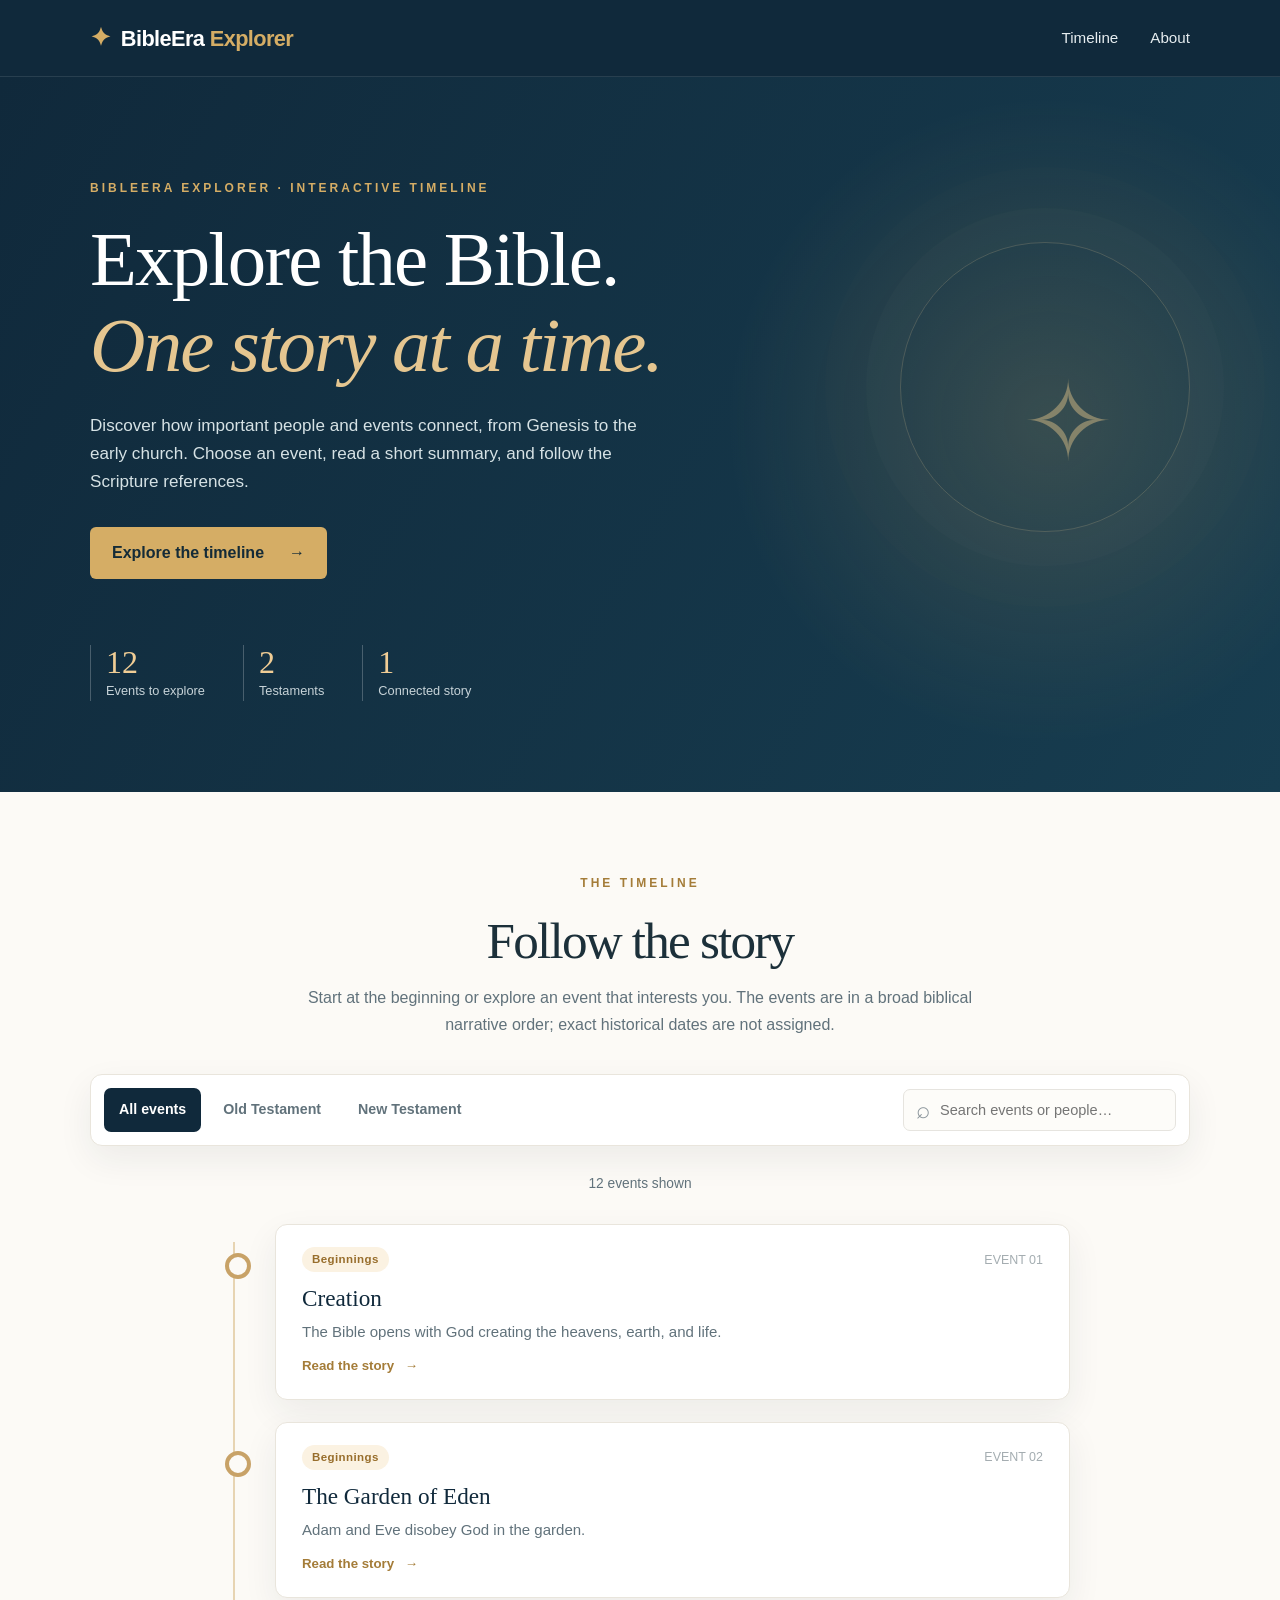
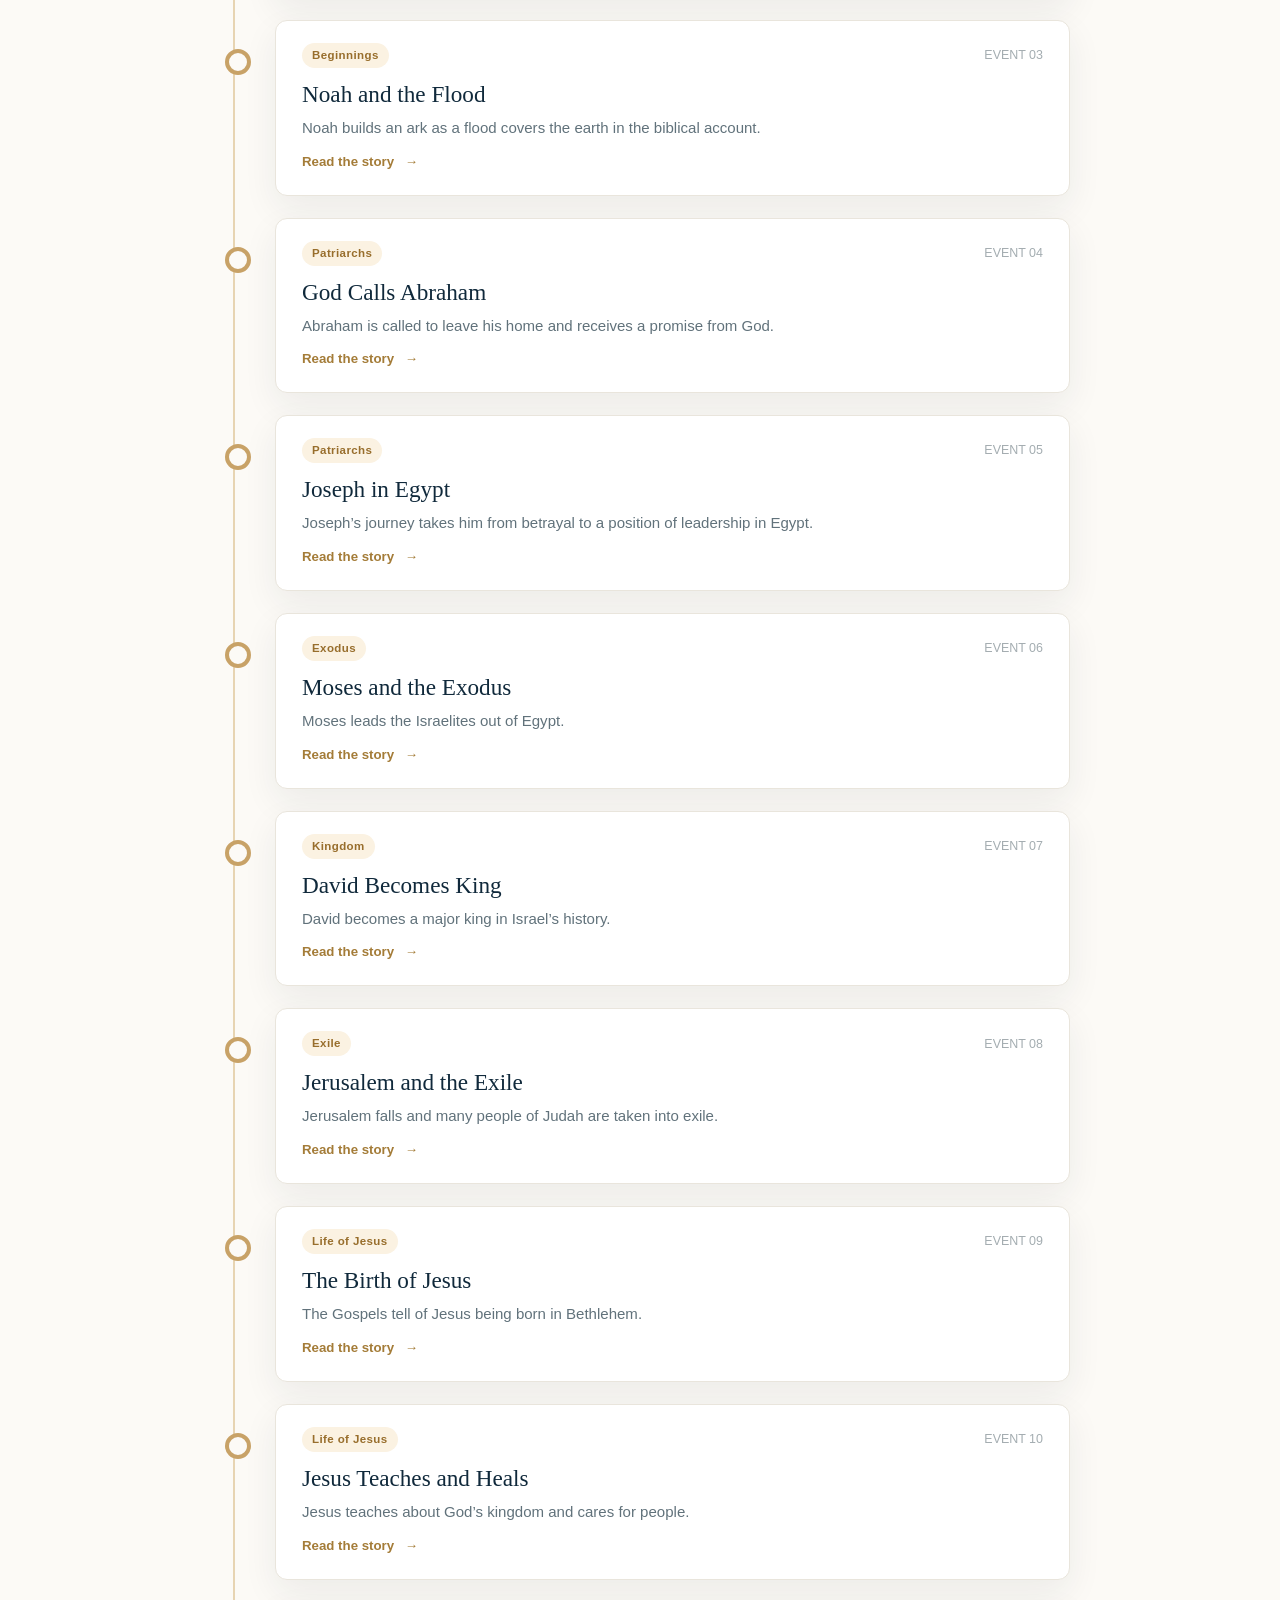
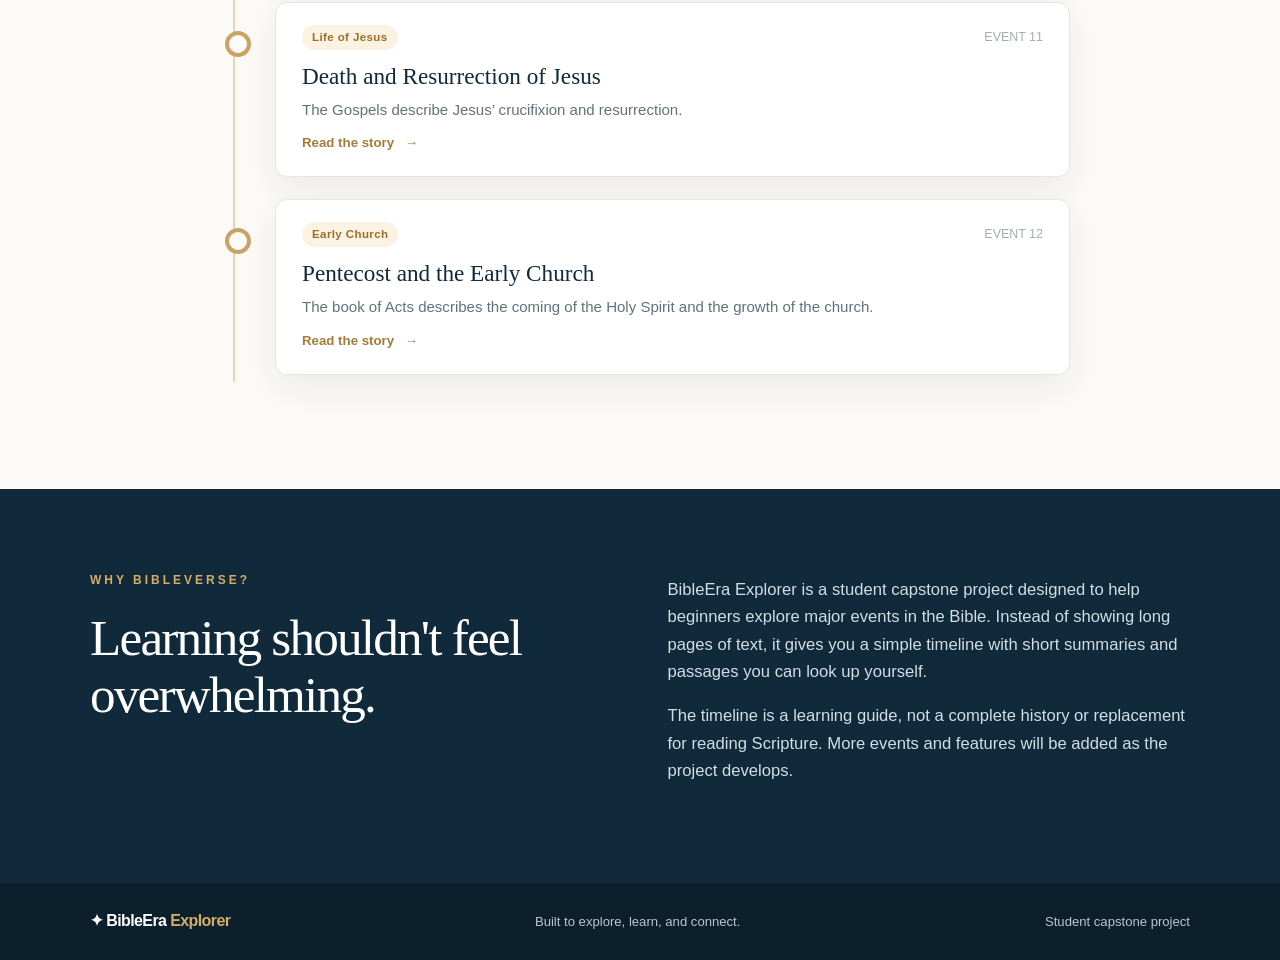
==== index.html @ 26ee6275 "Initial commit" ====
<!doctype html>
<html lang="en">
<head>
  <meta charset="UTF-8">
  <meta name="viewport" content="width=device-width, initial-scale=1">
  <meta name="theme-color" content="#10293b">
  <meta name="description" content="Explore major Bible events in an easy-to-follow interactive timeline with Scripture references.">
  <title>BibleEra Explorer | Journey Through Biblical History</title>
  <link rel="stylesheet" href="style.css">
  <script src="script.js" defer></script>
</head>
<body>
  <a class="skip-link" href="#timeline">Skip to timeline</a>
  <header class="site-header">
    <div class="container nav-bar">
      <a href="#home" class="logo" aria-label="BibleEra Explorer home"><span class="logo-mark" aria-hidden="true">✦</span> BibleEra<span> Explorer</span></a>
      <nav aria-label="Main navigation">
        <a href="#timeline">Timeline</a>
        <a href="#about">About</a>
      </nav>
    </div>
  </header>

  <main>
    <section id="home" class="hero">
      <div class="container hero-content">
        <p class="eyebrow">BIBLEERA EXPLORER · INTERACTIVE TIMELINE</p>
        <h1>Explore the Bible.<br><em>One story at a time.</em></h1>
        <p class="hero-description">Discover how important people and events connect, from Genesis to the early church. Choose an event, read a short summary, and follow the Scripture references.</p>
        <a class="primary-button" href="#timeline">Explore the timeline <span aria-hidden="true">→</span></a>
        <div class="hero-stats" aria-label="Website highlights">
          <div><strong id="event-total">12</strong><span>Events to explore</span></div>
          <div><strong>2</strong><span>Testaments</span></div>
          <div><strong>1</strong><span>Connected story</span></div>
        </div>
      </div>
      <div class="hero-decoration" aria-hidden="true"><div class="halo"></div><span>✧</span></div>
    </section>

    <section id="timeline" class="timeline-section section-pad">
      <div class="container">
        <div class="section-intro">
          <p class="eyebrow dark">THE TIMELINE</p>
          <h2>Follow the story</h2>
          <p>Start at the beginning or explore an event that interests you. The events are in a broad biblical narrative order; exact historical dates are not assigned.</p>
        </div>
        <div class="controls" role="group" aria-label="Filter timeline events">
          <div class="filter-buttons">
            <button class="filter-button active" data-filter="all" aria-pressed="true">All events</button>
            <button class="filter-button" data-filter="old" aria-pressed="false">Old Testament</button>
            <button class="filter-button" data-filter="new" aria-pressed="false">New Testament</button>
          </div>
          <label class="search-wrap" for="event-search"><span aria-hidden="true">⌕</span><input id="event-search" type="search" placeholder="Search events or people…" autocomplete="off"></label>
        </div>
        <p id="result-count" class="result-count" role="status" aria-live="polite"></p>
        <div id="timeline-list" class="timeline-list" aria-label="Bible timeline events"></div>
        <div class="empty-state" id="empty-state" hidden>No events match your search. Try another word or filter.</div>
      </div>
    </section>

    <section id="about" class="about-section section-pad">
      <div class="container about-grid">
        <div><p class="eyebrow">WHY BIBLEVERSE?</p><h2>Learning shouldn't feel overwhelming.</h2></div>
        <div><p>BibleEra Explorer is a student capstone project designed to help beginners explore major events in the Bible. Instead of showing long pages of text, it gives you a simple timeline with short summaries and passages you can look up yourself.</p><p>The timeline is a learning guide, not a complete history or replacement for reading Scripture. More events and features will be added as the project develops.</p></div>
      </div>
    </section>
  </main>

  <footer class="site-footer"><div class="container footer-inner"><span class="logo">✦ BibleEra<span> Explorer</span></span><span>Built to explore, learn, and connect.</span><span>Student capstone project</span></div></footer>

  <dialog id="event-dialog" aria-labelledby="dialog-title">
    <div class="dialog-content">
      <button class="close-button" id="close-dialog" aria-label="Close event details">×</button>
      <p id="dialog-category" class="eyebrow dark"></p>
      <h2 id="dialog-title"></h2>
      <p id="dialog-description"></p>
      <h3>People involved</h3>
      <p id="dialog-people"></p>
      <h3>Read in the Bible</h3>
      <p id="dialog-scripture"></p>
      <p class="dialog-note">Open the references in your preferred Bible or translation to read the full story.</p>
    </div>
  </dialog>
</body>
</html>
---- style.css ----
:root{--navy:#10293b;--navy2:#183b50;--gold:#d5ad65;--gold-light:#f4e7ce;--cream:#fcfaf6;--ink:#1c303a;--muted:#61727b;--border:#e9e5dc;--white:#fff;--shadow:0 13px 35px rgba(22,45,57,.07)}
*{box-sizing:border-box}html{scroll-behavior:smooth}body{margin:0;font-family:Arial,Helvetica,sans-serif;color:var(--ink);background:var(--cream);line-height:1.65}button,input{font:inherit}a{color:inherit}button{cursor:pointer}.container{width:min(1100px,calc(100% - 40px));margin:auto}.skip-link{position:absolute;left:12px;top:-100px;background:#fff;color:#111;padding:10px;z-index:20}.skip-link:focus{top:10px}.site-header{background:var(--navy);color:#fff;border-bottom:1px solid rgba(255,255,255,.1)}.nav-bar{display:flex;align-items:center;justify-content:space-between;min-height:76px}.logo{font-size:1.36rem;font-weight:750;text-decoration:none;letter-spacing:-.6px}.logo span:not(.logo-mark){color:var(--gold)}.logo-mark{color:var(--gold);font-size:1.55rem;margin-right:5px}.nav-bar nav{display:flex;gap:32px}.nav-bar nav a{text-decoration:none;color:#e6edf0;font-size:.95rem}.nav-bar nav a:hover{color:var(--gold)}.hero{position:relative;overflow:hidden;color:#fff;background:radial-gradient(circle at 82% 48%,rgba(213,173,101,.18),transparent 29%),linear-gradient(120deg,#10293b,#173d50);padding:102px 0 91px}.hero-content{position:relative;z-index:1}.eyebrow{font-weight:700;letter-spacing:3px;font-size:.75rem;color:var(--gold);margin:0 0 18px}.hero h1,.section-intro h2,.about-section h2{font-family:Georgia,'Times New Roman',serif;font-weight:500;line-height:1.12;letter-spacing:-1.8px}.hero h1{font-size:clamp(2.8rem,6vw,5.2rem);margin:0 0 23px;max-width:730px}.hero h1 em{color:#e5c690;font-weight:400}.hero-description{max-width:575px;color:#d6e2e5;font-size:1.07rem;margin-bottom:30px}.primary-button{display:inline-flex;gap:25px;align-items:center;text-decoration:none;color:#142b37;background:var(--gold);padding:13px 22px;border-radius:6px;font-weight:700}.primary-button:hover{background:#efc985}.hero-stats{display:flex;gap:38px;margin-top:66px}.hero-stats div{display:flex;flex-direction:column;border-left:1px solid rgba(255,255,255,.23);padding-left:15px}.hero-stats strong{font-family:Georgia,serif;font-size:2rem;font-weight:500;color:#f0cd95;line-height:1.1}.hero-stats span{font-size:.8rem;color:#c7d3d8}.hero-decoration{position:absolute;right:7%;top:23%;width:290px;height:290px;opacity:.45;pointer-events:none}.halo{width:100%;height:100%;border:1px solid rgba(230,202,151,.45);border-radius:50%;box-shadow:0 0 0 34px rgba(234,205,153,.04),0 0 0 75px rgba(234,205,153,.025)}.hero-decoration span{position:absolute;left:42%;top:31%;font-size:110px;color:#e6c78b}.section-pad{padding:82px 0}.section-intro{text-align:center;max-width:680px;margin:0 auto 36px}.eyebrow.dark{color:#a47c38}.section-intro h2,.about-section h2{font-size:clamp(2.4rem,4vw,3.45rem);margin:0 0 16px}.section-intro p:last-child{color:var(--muted);margin:0}.controls{display:flex;justify-content:space-between;align-items:center;gap:20px;flex-wrap:wrap;background:#fff;border:1px solid var(--border);border-radius:12px;padding:13px;box-shadow:var(--shadow)}.filter-buttons{display:flex;gap:7px;flex-wrap:wrap}.filter-button{border:0;border-radius:7px;background:transparent;color:var(--muted);padding:10px 15px;font-size:.89rem;font-weight:700}.filter-button:hover{background:#f5f2ec}.filter-button.active{background:var(--navy);color:#fff}.search-wrap{display:flex;align-items:center;gap:8px;border:1px solid #e6e4df;border-radius:7px;padding:0 12px;background:#fdfcf9;min-height:42px;color:#8c969c}.search-wrap span{font-size:24px;line-height:1}.search-wrap input{border:0;outline:none;background:transparent;min-width:225px;width:100%;font-size:.91rem}.search-wrap:focus-within{outline:2px solid #b18a49;outline-offset:1px}.result-count{text-align:center;color:var(--muted);font-size:.86rem;margin:27px 0}.timeline-list{position:relative;max-width:860px;margin:0 auto;padding:2px 0 10px}.timeline-list:before{content:"";position:absolute;left:23px;top:20px;bottom:25px;width:2px;background:#e7d4b2}.timeline-event{position:relative;padding-left:65px;margin:0 0 22px}.timeline-event:before{content:"";position:absolute;left:15px;top:29px;width:18px;height:18px;background:var(--cream);border:4px solid #c8a267;border-radius:50%;z-index:1}.event-card{display:block;width:100%;text-align:left;background:#fff;border:1px solid var(--border);border-radius:12px;padding:22px 26px;box-shadow:var(--shadow);transition:transform .15s,border-color .15s,box-shadow .15s}.event-card:hover{transform:translateY(-2px);border-color:#c9a66b;box-shadow:0 16px 35px rgba(22,45,57,.12)}.event-card:focus-visible,.close-button:focus-visible,.filter-button:focus-visible,.primary-button:focus-visible{outline:3px solid #a97b29;outline-offset:3px}.card-top{display:flex;justify-content:space-between;align-items:center;gap:12px}.event-era{display:inline-block;color:#986e2c;background:#fbf2e2;padding:3px 10px;border-radius:15px;font-weight:700;font-size:.72rem;letter-spacing:.4px}.event-number{color:#a4adb1;font-size:.78rem}.event-card h3{font-family:Georgia,serif;font-size:1.45rem;line-height:1.25;font-weight:500;margin:12px 0 7px;color:var(--navy)}.event-card p{margin:0 0 10px;font-size:.94rem;color:#61727b}.card-footer{color:#a47c38;font-size:.83rem;font-weight:700}.card-footer span{margin-left:7px}.empty-state{text-align:center;border:1px dashed #d5c6ab;border-radius:10px;padding:30px;margin-top:20px;color:var(--muted)}.about-section{background:var(--navy);color:#fff}.about-grid{display:grid;grid-template-columns:1fr 1fr;gap:55px;align-items:start}.about-section h2{max-width:450px}.about-grid>div:last-child{color:#d1dfe4;font-size:1.04rem}.about-grid>div:last-child p:first-child{margin-top:5px}.site-footer{background:#0b1f2d;color:#b9c9cf;padding:25px 0}.footer-inner{display:flex;align-items:center;justify-content:space-between;gap:20px;font-size:.82rem}.footer-inner .logo{color:#fff;font-size:1rem}dialog{border:0;border-radius:14px;padding:0;width:min(570px,calc(100% - 28px));max-height:85vh;box-shadow:0 30px 100px rgba(0,0,0,.35);color:var(--ink)}dialog::backdrop{background:rgba(3,19,30,.7)}.dialog-content{padding:35px;position:relative}.dialog-content h2{font:normal 2.1rem Georgia,serif;line-height:1.2;margin:0 35px 17px 0;color:var(--navy)}.dialog-content h3{font-size:.86rem;letter-spacing:.3px;color:#9b742f;text-transform:uppercase;margin:24px 0 6px}.dialog-content p{margin-top:0}.dialog-note{border-top:1px solid var(--border);padding-top:18px;margin-top:25px!important;font-size:.85rem;color:var(--muted)}.close-button{position:absolute;right:16px;top:12px;width:38px;height:38px;border:0;border-radius:50%;background:#f5f3ed;color:var(--navy);font-size:1.8rem;line-height:1}.close-button:hover{background:#e9e2d5}[hidden]{display:none!important}@media(max-width:800px){.hero-decoration{right:-170px;opacity:.17}.hero{padding:78px 0}.about-grid{grid-template-columns:1fr;gap:10px}.controls{align-items:stretch;flex-direction:column}.search-wrap input{min-width:0}.footer-inner{flex-wrap:wrap}}@media(max-width:520px){.container{width:min(100% - 30px,1100px)}.nav-bar{min-height:64px}.nav-bar nav{gap:18px}.hero h1{letter-spacing:-1.2px}.hero-stats{gap:15px;margin-top:45px}.hero-stats div{padding-left:10px}.hero-stats strong{font-size:1.65rem}.hero-stats span{font-size:.69rem}.section-pad{padding:62px 0}.filter-buttons{display:grid;grid-template-columns:repeat(3,1fr)}.filter-button{padding:10px 6px;font-size:.75rem}.timeline-event{padding-left:47px}.timeline-list:before{left:15px}.timeline-event:before{left:7px}.event-card{padding:17px}.event-card h3{font-size:1.22rem}.dialog-content{padding:27px 22px}.dialog-content h2{font-size:1.7rem}}
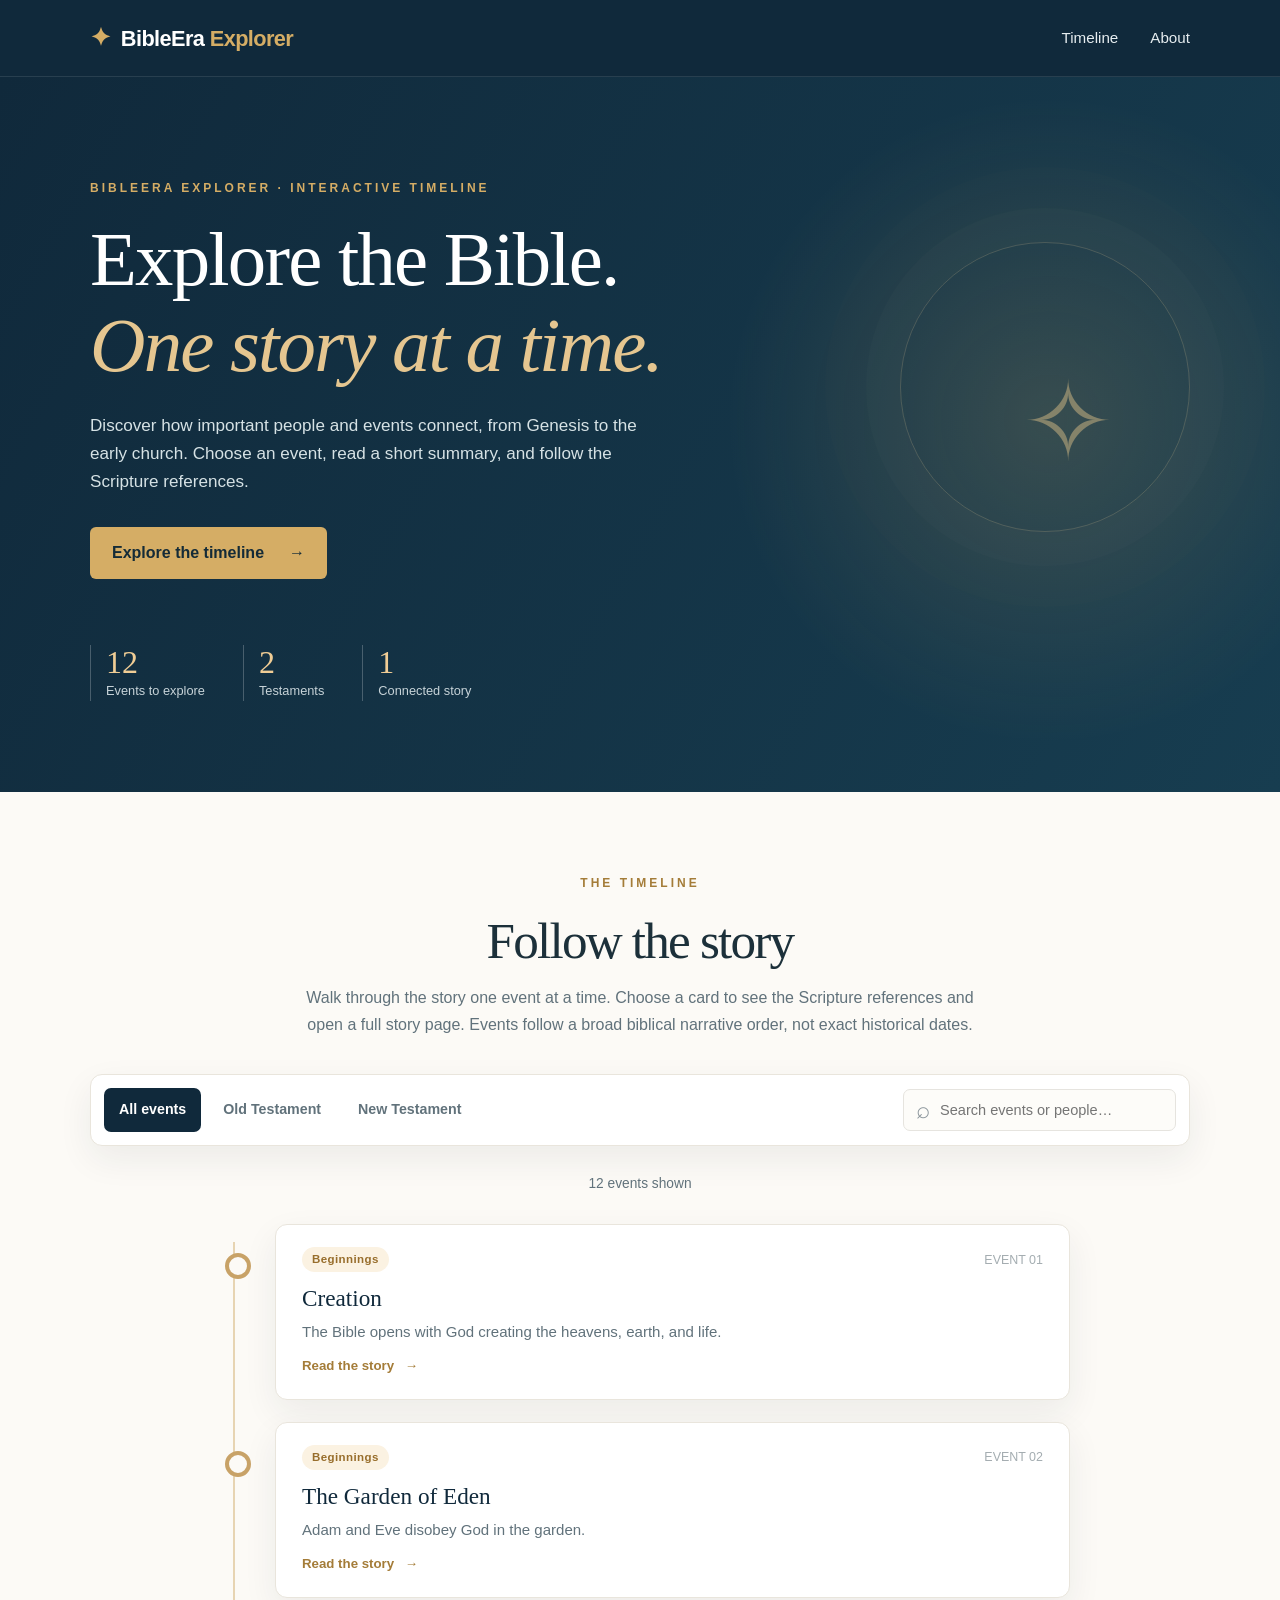
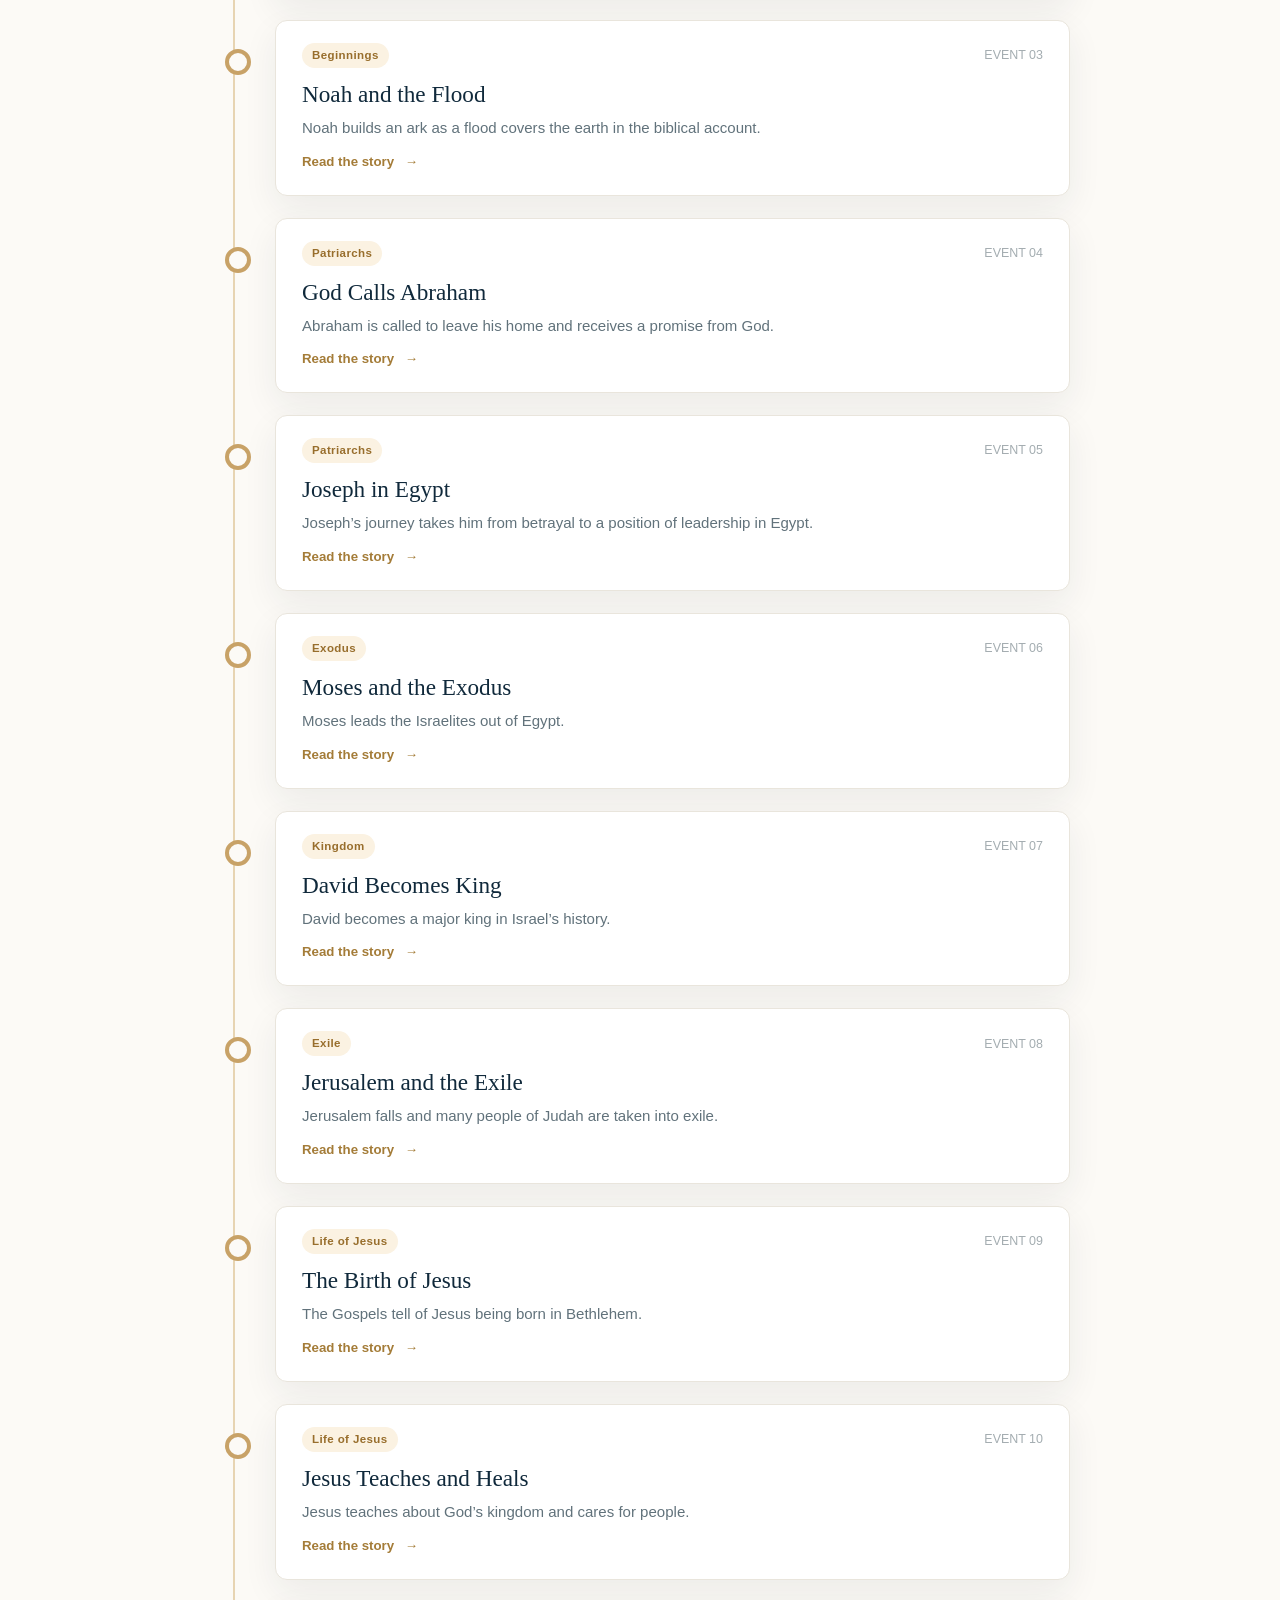
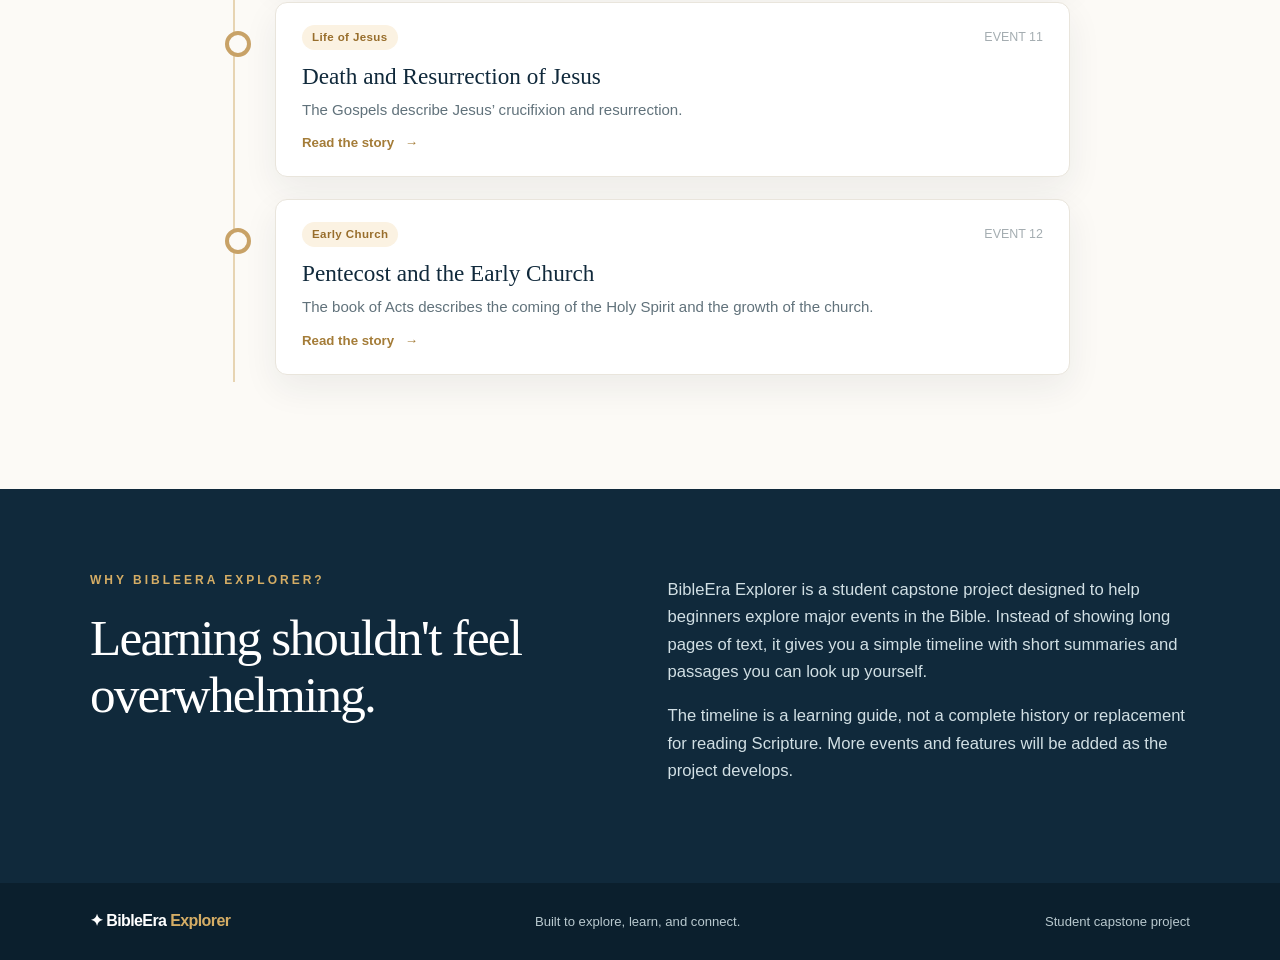
==== commit f2091141: "Update index.html" ====
--- a/index.html
+++ b/index.html
@@ -42,7 +42,7 @@
         <div class="section-intro">
           <p class="eyebrow dark">THE TIMELINE</p>
           <h2>Follow the story</h2>
-          <p>Start at the beginning or explore an event that interests you. The events are in a broad biblical narrative order; exact historical dates are not assigned.</p>
+          <p>Walk through the story one event at a time. Choose a card to see the Scripture references and open a full story page. Events follow a broad biblical narrative order, not exact historical dates.</p>
         </div>
         <div class="controls" role="group" aria-label="Filter timeline events">
           <div class="filter-buttons">
@@ -60,7 +60,7 @@
 
     <section id="about" class="about-section section-pad">
       <div class="container about-grid">
-        <div><p class="eyebrow">WHY BIBLEVERSE?</p><h2>Learning shouldn't feel overwhelming.</h2></div>
+        <div><p class="eyebrow">WHY BIBLEERA EXPLORER?</p><h2>Learning shouldn't feel overwhelming.</h2></div>
         <div><p>BibleEra Explorer is a student capstone project designed to help beginners explore major events in the Bible. Instead of showing long pages of text, it gives you a simple timeline with short summaries and passages you can look up yourself.</p><p>The timeline is a learning guide, not a complete history or replacement for reading Scripture. More events and features will be added as the project develops.</p></div>
       </div>
     </section>
@@ -78,6 +78,7 @@
       <p id="dialog-people"></p>
       <h3>Read in the Bible</h3>
       <p id="dialog-scripture"></p>
+      <a id="full-story-link" class="primary-button story-cta" href="story.html">Explore this story <span aria-hidden="true">→</span></a>
       <p class="dialog-note">Open the references in your preferred Bible or translation to read the full story.</p>
     </div>
   </dialog>
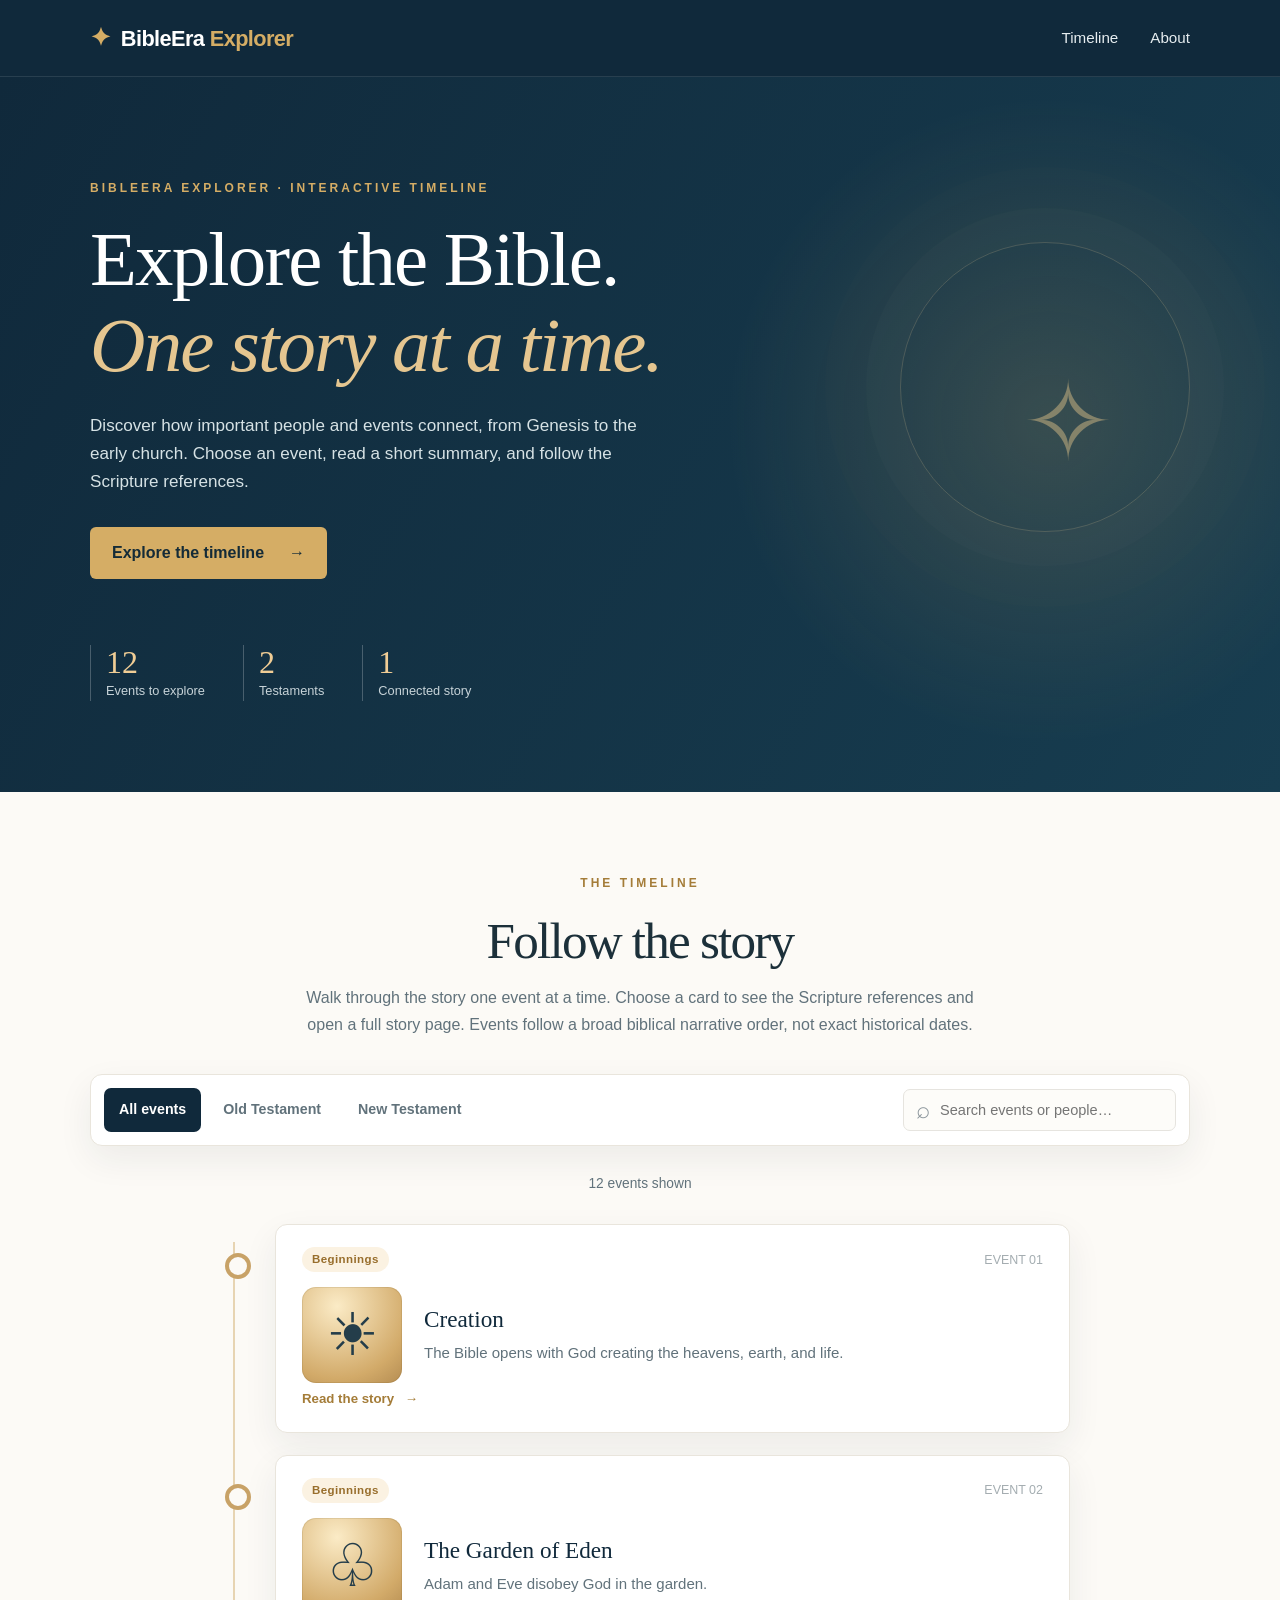
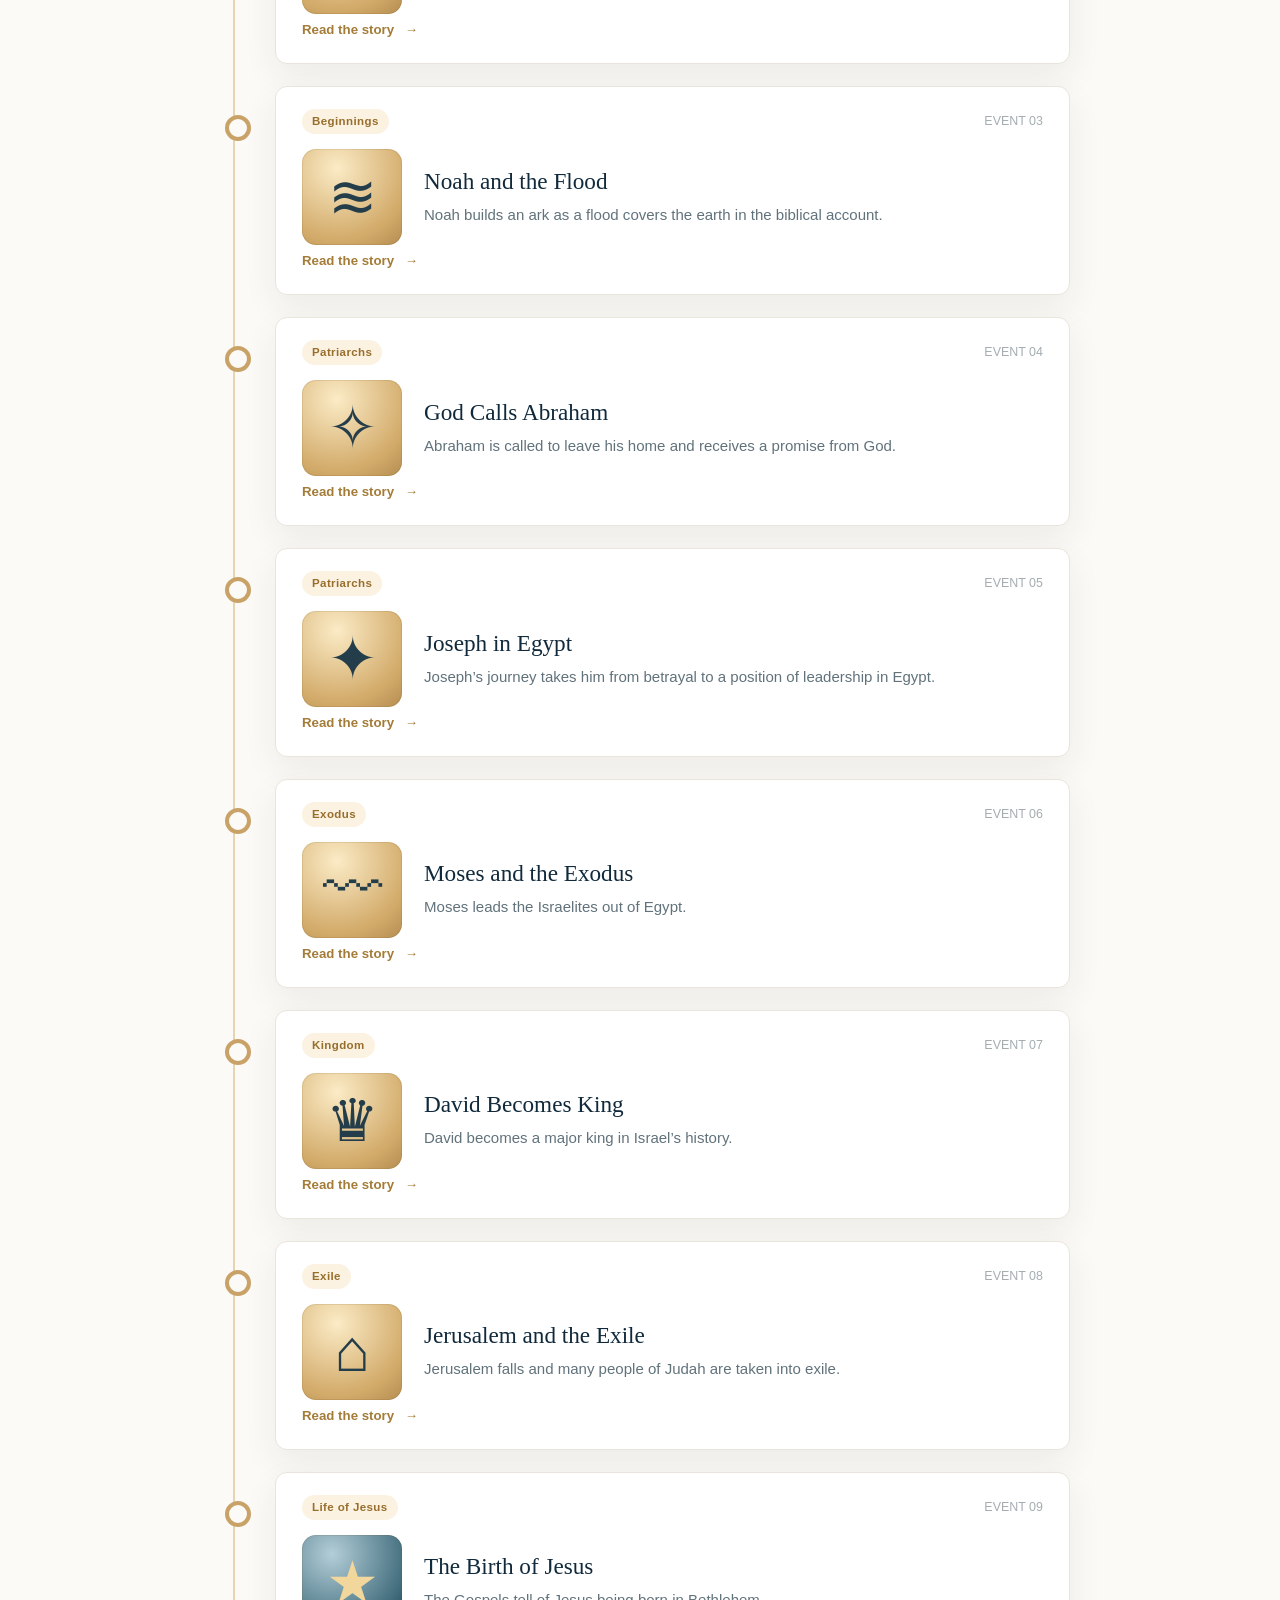
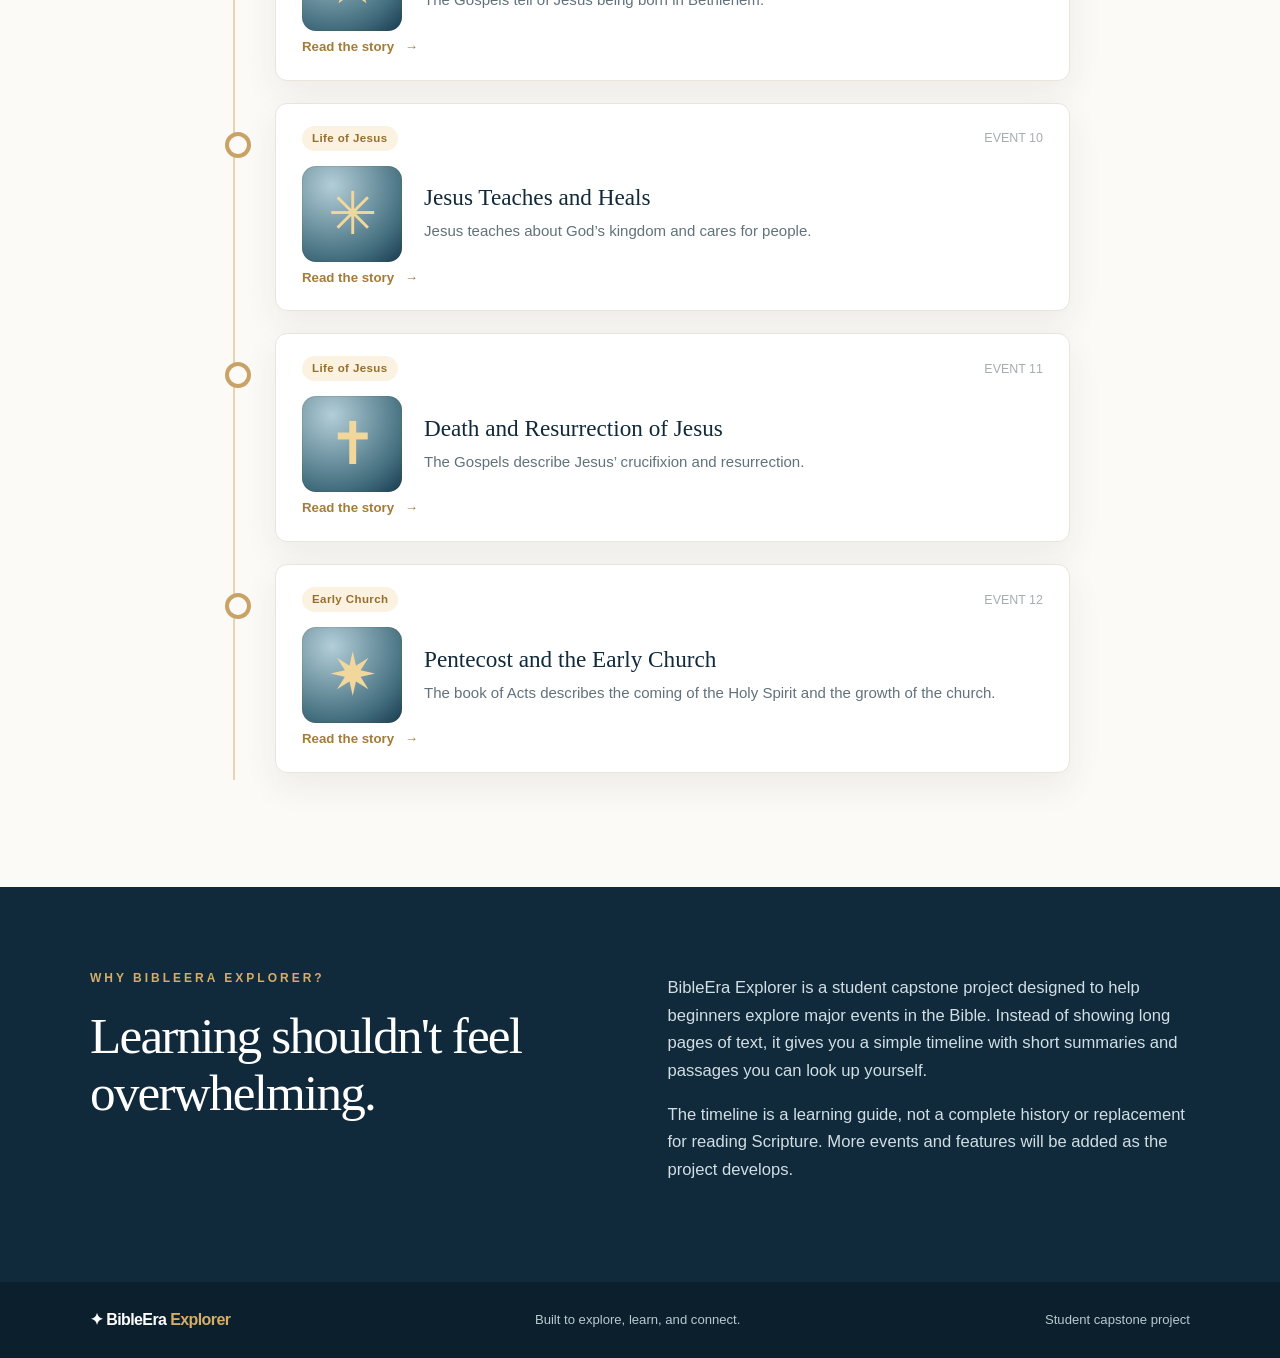
==== commit 0b0a53eb: "Update index.html Add Icon" ====
--- a/index.html
+++ b/index.html
@@ -9,6 +9,7 @@
   <link rel="stylesheet" href="style.css">
   <script src="script.js" defer></script>
 </head>
+<link rel="icon" href="data:image/svg+xml,<svg xmlns='http://www.w3.org/2000/svg' viewBox='0 0 100 100'><text y='0.9em' font-size='90'>📖</text></svg>">
 <body>
   <a class="skip-link" href="#timeline">Skip to timeline</a>
   <header class="site-header">
--- a/style.css
+++ b/style.css
@@ -1,2 +1,16 @@
 :root{--navy:#10293b;--navy2:#183b50;--gold:#d5ad65;--gold-light:#f4e7ce;--cream:#fcfaf6;--ink:#1c303a;--muted:#61727b;--border:#e9e5dc;--white:#fff;--shadow:0 13px 35px rgba(22,45,57,.07)}
 *{box-sizing:border-box}html{scroll-behavior:smooth}body{margin:0;font-family:Arial,Helvetica,sans-serif;color:var(--ink);background:var(--cream);line-height:1.65}button,input{font:inherit}a{color:inherit}button{cursor:pointer}.container{width:min(1100px,calc(100% - 40px));margin:auto}.skip-link{position:absolute;left:12px;top:-100px;background:#fff;color:#111;padding:10px;z-index:20}.skip-link:focus{top:10px}.site-header{background:var(--navy);color:#fff;border-bottom:1px solid rgba(255,255,255,.1)}.nav-bar{display:flex;align-items:center;justify-content:space-between;min-height:76px}.logo{font-size:1.36rem;font-weight:750;text-decoration:none;letter-spacing:-.6px}.logo span:not(.logo-mark){color:var(--gold)}.logo-mark{color:var(--gold);font-size:1.55rem;margin-right:5px}.nav-bar nav{display:flex;gap:32px}.nav-bar nav a{text-decoration:none;color:#e6edf0;font-size:.95rem}.nav-bar nav a:hover{color:var(--gold)}.hero{position:relative;overflow:hidden;color:#fff;background:radial-gradient(circle at 82% 48%,rgba(213,173,101,.18),transparent 29%),linear-gradient(120deg,#10293b,#173d50);padding:102px 0 91px}.hero-content{position:relative;z-index:1}.eyebrow{font-weight:700;letter-spacing:3px;font-size:.75rem;color:var(--gold);margin:0 0 18px}.hero h1,.section-intro h2,.about-section h2{font-family:Georgia,'Times New Roman',serif;font-weight:500;line-height:1.12;letter-spacing:-1.8px}.hero h1{font-size:clamp(2.8rem,6vw,5.2rem);margin:0 0 23px;max-width:730px}.hero h1 em{color:#e5c690;font-weight:400}.hero-description{max-width:575px;color:#d6e2e5;font-size:1.07rem;margin-bottom:30px}.primary-button{display:inline-flex;gap:25px;align-items:center;text-decoration:none;color:#142b37;background:var(--gold);padding:13px 22px;border-radius:6px;font-weight:700}.primary-button:hover{background:#efc985}.hero-stats{display:flex;gap:38px;margin-top:66px}.hero-stats div{display:flex;flex-direction:column;border-left:1px solid rgba(255,255,255,.23);padding-left:15px}.hero-stats strong{font-family:Georgia,serif;font-size:2rem;font-weight:500;color:#f0cd95;line-height:1.1}.hero-stats span{font-size:.8rem;color:#c7d3d8}.hero-decoration{position:absolute;right:7%;top:23%;width:290px;height:290px;opacity:.45;pointer-events:none}.halo{width:100%;height:100%;border:1px solid rgba(230,202,151,.45);border-radius:50%;box-shadow:0 0 0 34px rgba(234,205,153,.04),0 0 0 75px rgba(234,205,153,.025)}.hero-decoration span{position:absolute;left:42%;top:31%;font-size:110px;color:#e6c78b}.section-pad{padding:82px 0}.section-intro{text-align:center;max-width:680px;margin:0 auto 36px}.eyebrow.dark{color:#a47c38}.section-intro h2,.about-section h2{font-size:clamp(2.4rem,4vw,3.45rem);margin:0 0 16px}.section-intro p:last-child{color:var(--muted);margin:0}.controls{display:flex;justify-content:space-between;align-items:center;gap:20px;flex-wrap:wrap;background:#fff;border:1px solid var(--border);border-radius:12px;padding:13px;box-shadow:var(--shadow)}.filter-buttons{display:flex;gap:7px;flex-wrap:wrap}.filter-button{border:0;border-radius:7px;background:transparent;color:var(--muted);padding:10px 15px;font-size:.89rem;font-weight:700}.filter-button:hover{background:#f5f2ec}.filter-button.active{background:var(--navy);color:#fff}.search-wrap{display:flex;align-items:center;gap:8px;border:1px solid #e6e4df;border-radius:7px;padding:0 12px;background:#fdfcf9;min-height:42px;color:#8c969c}.search-wrap span{font-size:24px;line-height:1}.search-wrap input{border:0;outline:none;background:transparent;min-width:225px;width:100%;font-size:.91rem}.search-wrap:focus-within{outline:2px solid #b18a49;outline-offset:1px}.result-count{text-align:center;color:var(--muted);font-size:.86rem;margin:27px 0}.timeline-list{position:relative;max-width:860px;margin:0 auto;padding:2px 0 10px}.timeline-list:before{content:"";position:absolute;left:23px;top:20px;bottom:25px;width:2px;background:#e7d4b2}.timeline-event{position:relative;padding-left:65px;margin:0 0 22px}.timeline-event:before{content:"";position:absolute;left:15px;top:29px;width:18px;height:18px;background:var(--cream);border:4px solid #c8a267;border-radius:50%;z-index:1}.event-card{display:block;width:100%;text-align:left;background:#fff;border:1px solid var(--border);border-radius:12px;padding:22px 26px;box-shadow:var(--shadow);transition:transform .15s,border-color .15s,box-shadow .15s}.event-card:hover{transform:translateY(-2px);border-color:#c9a66b;box-shadow:0 16px 35px rgba(22,45,57,.12)}.event-card:focus-visible,.close-button:focus-visible,.filter-button:focus-visible,.primary-button:focus-visible{outline:3px solid #a97b29;outline-offset:3px}.card-top{display:flex;justify-content:space-between;align-items:center;gap:12px}.event-era{display:inline-block;color:#986e2c;background:#fbf2e2;padding:3px 10px;border-radius:15px;font-weight:700;font-size:.72rem;letter-spacing:.4px}.event-number{color:#a4adb1;font-size:.78rem}.event-card h3{font-family:Georgia,serif;font-size:1.45rem;line-height:1.25;font-weight:500;margin:12px 0 7px;color:var(--navy)}.event-card p{margin:0 0 10px;font-size:.94rem;color:#61727b}.card-footer{color:#a47c38;font-size:.83rem;font-weight:700}.card-footer span{margin-left:7px}.empty-state{text-align:center;border:1px dashed #d5c6ab;border-radius:10px;padding:30px;margin-top:20px;color:var(--muted)}.about-section{background:var(--navy);color:#fff}.about-grid{display:grid;grid-template-columns:1fr 1fr;gap:55px;align-items:start}.about-section h2{max-width:450px}.about-grid>div:last-child{color:#d1dfe4;font-size:1.04rem}.about-grid>div:last-child p:first-child{margin-top:5px}.site-footer{background:#0b1f2d;color:#b9c9cf;padding:25px 0}.footer-inner{display:flex;align-items:center;justify-content:space-between;gap:20px;font-size:.82rem}.footer-inner .logo{color:#fff;font-size:1rem}dialog{border:0;border-radius:14px;padding:0;width:min(570px,calc(100% - 28px));max-height:85vh;box-shadow:0 30px 100px rgba(0,0,0,.35);color:var(--ink)}dialog::backdrop{background:rgba(3,19,30,.7)}.dialog-content{padding:35px;position:relative}.dialog-content h2{font:normal 2.1rem Georgia,serif;line-height:1.2;margin:0 35px 17px 0;color:var(--navy)}.dialog-content h3{font-size:.86rem;letter-spacing:.3px;color:#9b742f;text-transform:uppercase;margin:24px 0 6px}.dialog-content p{margin-top:0}.dialog-note{border-top:1px solid var(--border);padding-top:18px;margin-top:25px!important;font-size:.85rem;color:var(--muted)}.close-button{position:absolute;right:16px;top:12px;width:38px;height:38px;border:0;border-radius:50%;background:#f5f3ed;color:var(--navy);font-size:1.8rem;line-height:1}.close-button:hover{background:#e9e2d5}[hidden]{display:none!important}@media(max-width:800px){.hero-decoration{right:-170px;opacity:.17}.hero{padding:78px 0}.about-grid{grid-template-columns:1fr;gap:10px}.controls{align-items:stretch;flex-direction:column}.search-wrap input{min-width:0}.footer-inner{flex-wrap:wrap}}@media(max-width:520px){.container{width:min(100% - 30px,1100px)}.nav-bar{min-height:64px}.nav-bar nav{gap:18px}.hero h1{letter-spacing:-1.2px}.hero-stats{gap:15px;margin-top:45px}.hero-stats div{padding-left:10px}.hero-stats strong{font-size:1.65rem}.hero-stats span{font-size:.69rem}.section-pad{padding:62px 0}.filter-buttons{display:grid;grid-template-columns:repeat(3,1fr)}.filter-button{padding:10px 6px;font-size:.75rem}.timeline-event{padding-left:47px}.timeline-list:before{left:15px}.timeline-event:before{left:7px}.event-card{padding:17px}.event-card h3{font-size:1.22rem}.dialog-content{padding:27px 22px}.dialog-content h2{font-size:1.7rem}}
+
+/* Version 1.2: event illustrations and full story pages */
+.event-card-main{display:flex;align-items:center;gap:22px;margin:15px 0 5px}
+.event-art{display:grid;place-items:center;flex:none;width:100px;height:96px;border-radius:14px;background:radial-gradient(circle at 35% 20%,#fbebc6,#d2aa69 72%,#b58d52);color:#243d4a;font:normal 3.7rem Georgia,serif;box-shadow:inset 0 0 0 1px rgba(95,65,19,.12)}
+.event-art.art-new{background:radial-gradient(circle at 30% 20%,#b3ced8,#426d7d 72%,#183b50);color:#f2d79d}
+.event-copy{flex:1;min-width:0}.event-copy h3{margin:0 0 7px}.event-copy p{margin:0}
+.story-cta{margin-top:10px}.story-hero{background:linear-gradient(120deg,#10293b,#245165);color:#fff;padding:70px 0 60px}
+.story-hero-grid{display:grid;grid-template-columns:minmax(0,1fr) 240px;gap:50px;align-items:center}
+.story-hero h1{font:normal clamp(2.7rem,6vw,4.6rem) Georgia,serif;line-height:1.12;margin:0 0 18px}
+.story-hero p{max-width:620px;color:#d9e6e9}.story-icon{width:220px;height:220px;border-radius:28px;display:grid;place-items:center;background:radial-gradient(circle at 30% 20%,#ffe6b5,#c69e5e 75%);color:#16394b;font:normal 8rem Georgia,serif}
+.breadcrumb{display:inline-block;color:#f3d49e;text-decoration:none;margin:0 0 26px}.breadcrumb:hover{text-decoration:underline}
+.story-content{max-width:850px;margin:auto}.story-content h2{font:normal 2rem Georgia,serif;color:var(--navy);line-height:1.2;margin:0 0 17px}.story-panel{padding:26px 30px;border:1px solid var(--border);border-radius:14px;background:#fff;box-shadow:var(--shadow);margin-bottom:22px}
+.story-panel p{margin-top:0}.scripture-chip{background:#f9edd9;color:#6d4b1e;display:inline-block;border-radius:7px;padding:7px 13px;font-weight:700}.story-nav{display:flex;align-items:center;justify-content:space-between;gap:16px;flex-wrap:wrap;margin:35px 0}.story-nav a{text-decoration:none;color:#173b51;font-weight:700}.story-nav a:hover{text-decoration:underline}.story-tip{font-size:.9rem;color:var(--muted)}
+@media(max-width:650px){.event-card-main{gap:12px;align-items:flex-start}.event-art{width:64px;height:68px;font-size:2.6rem}.story-hero-grid{grid-template-columns:1fr}.story-icon{width:115px;height:115px;font-size:4.5rem}.story-hero{padding:45px 0}.story-panel{padding:20px}}
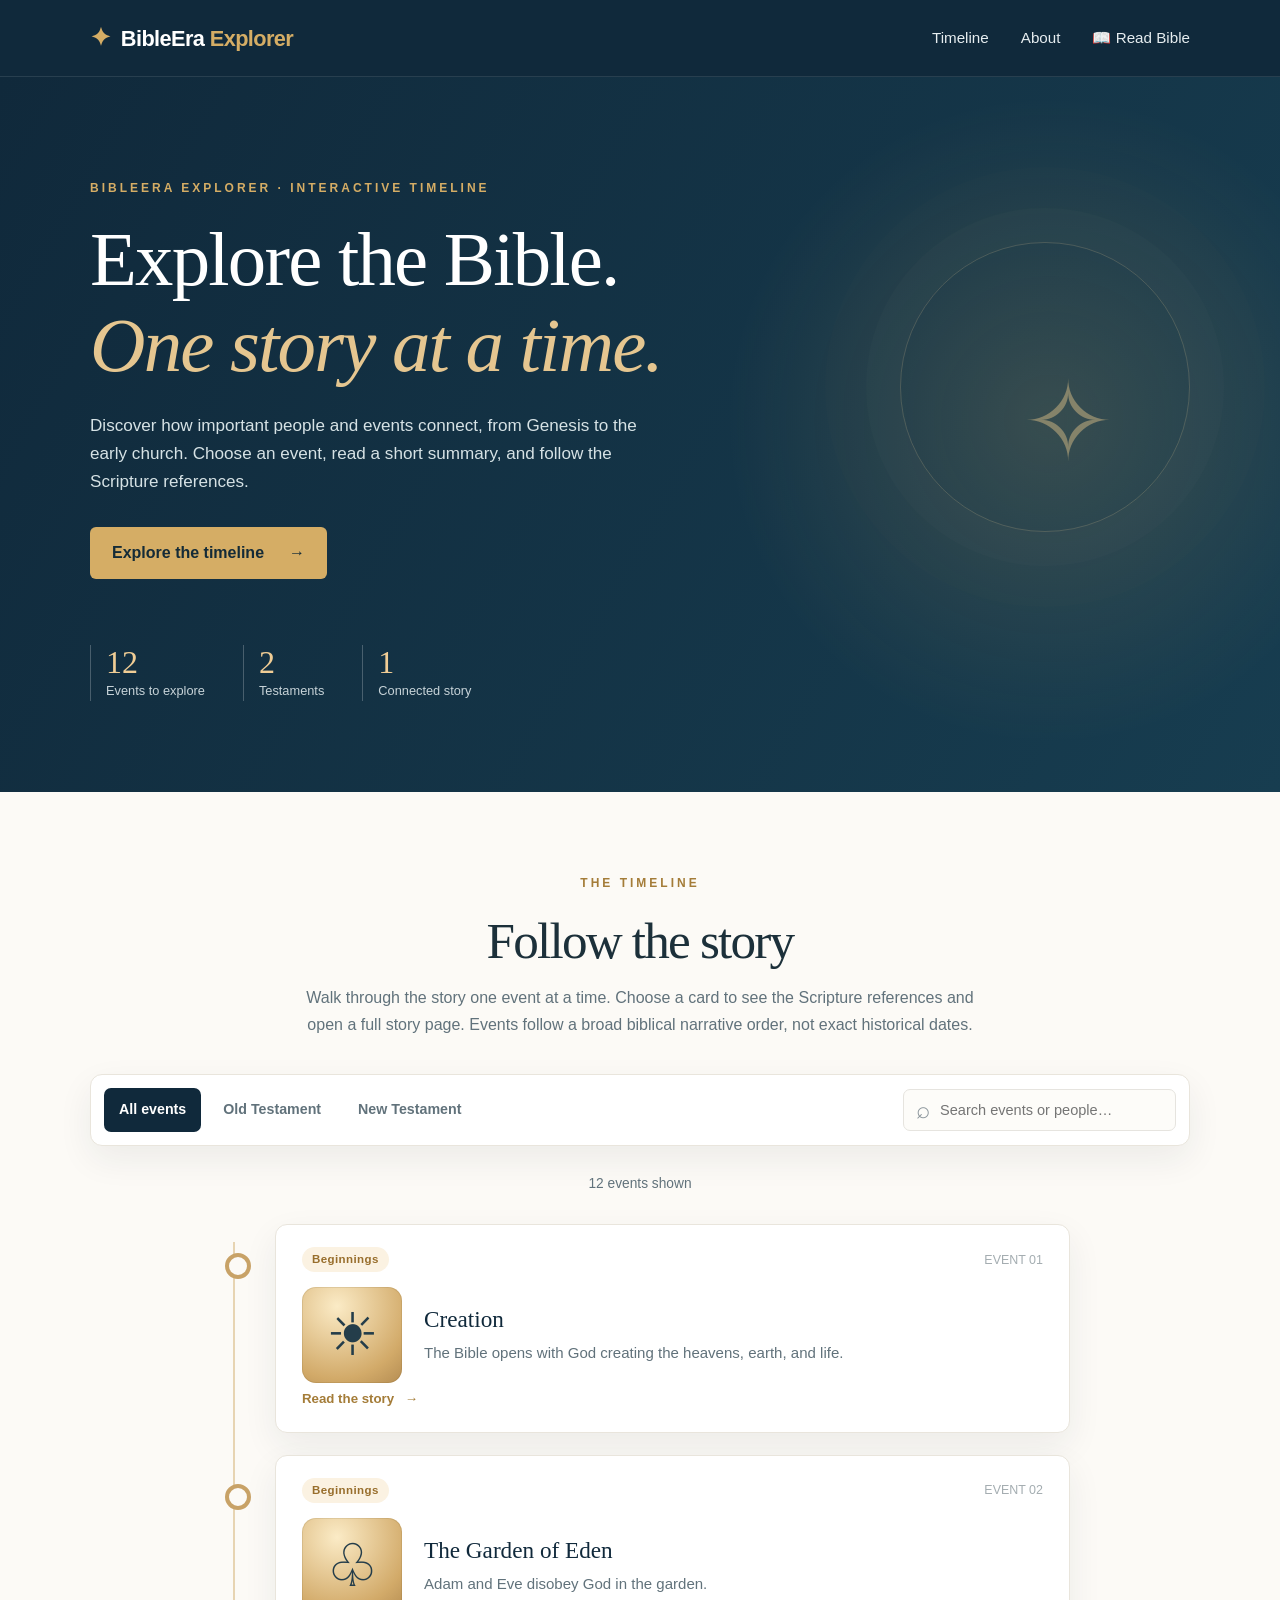
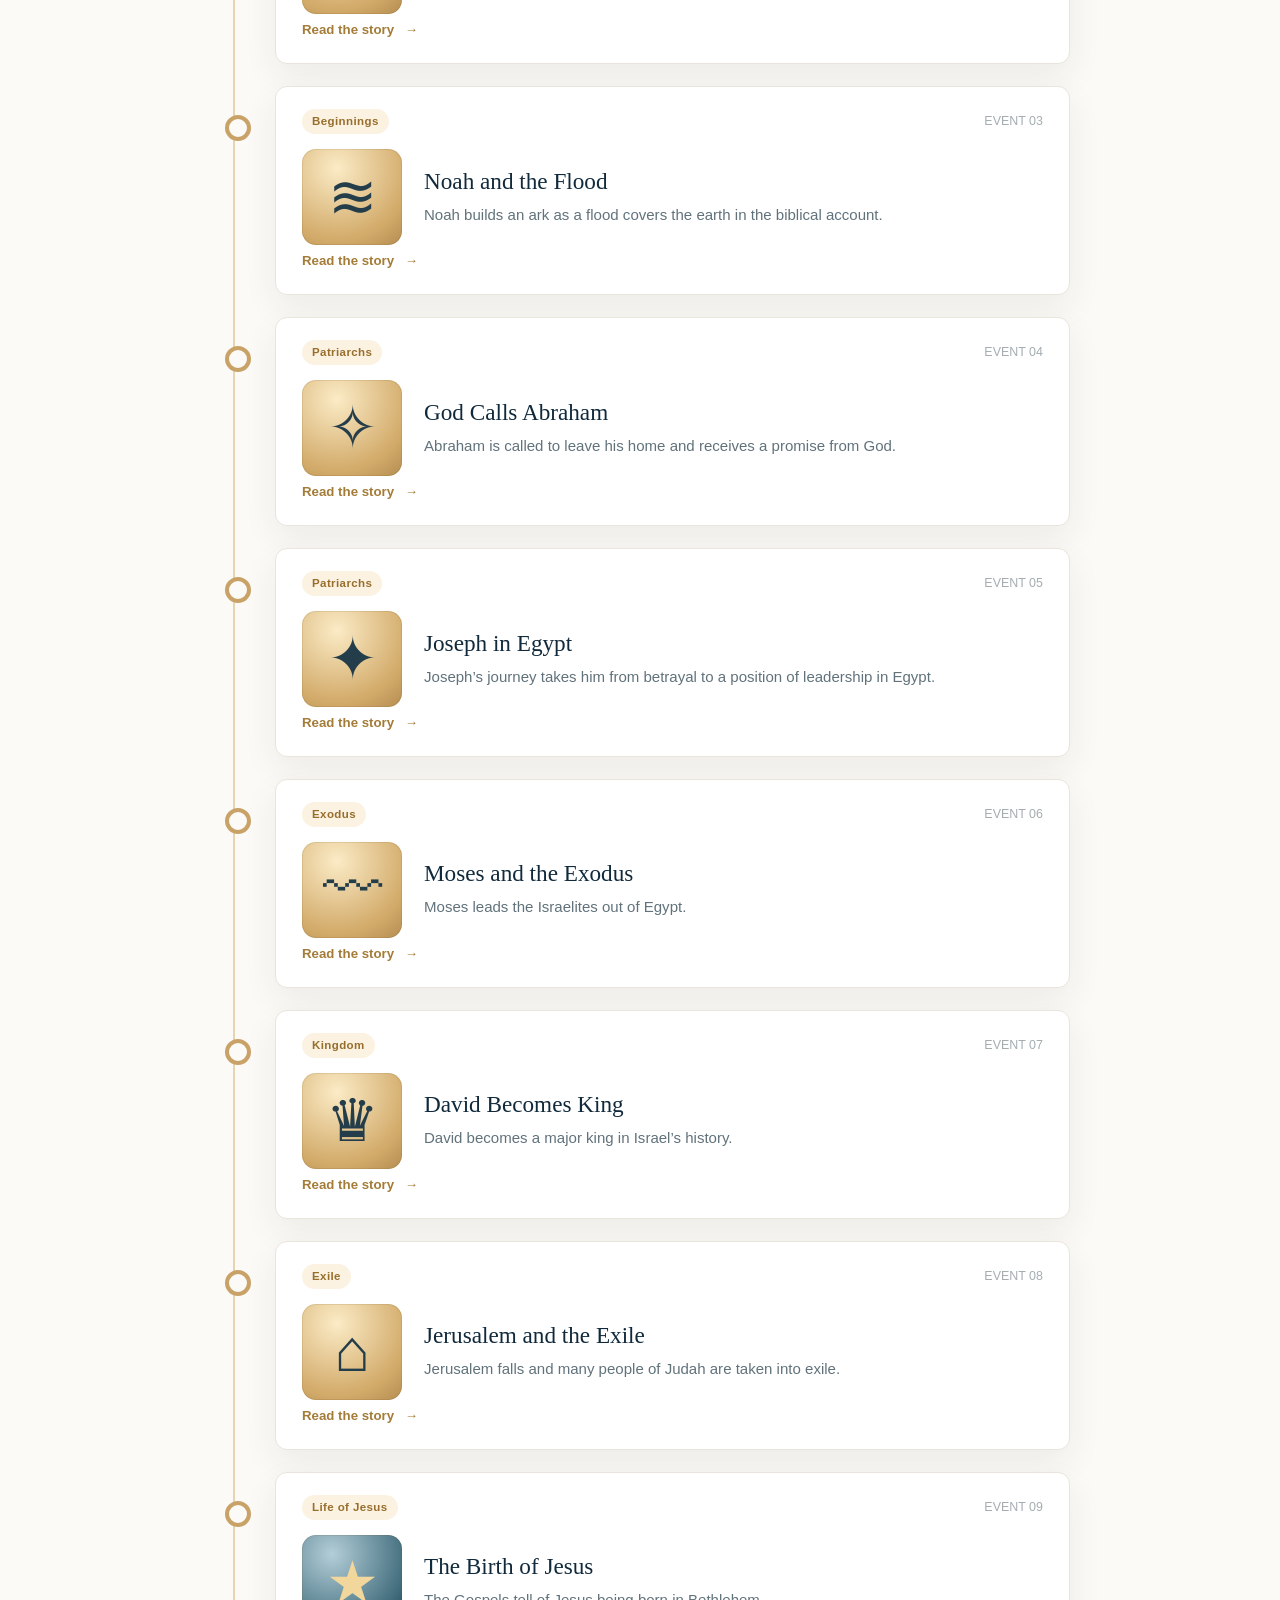
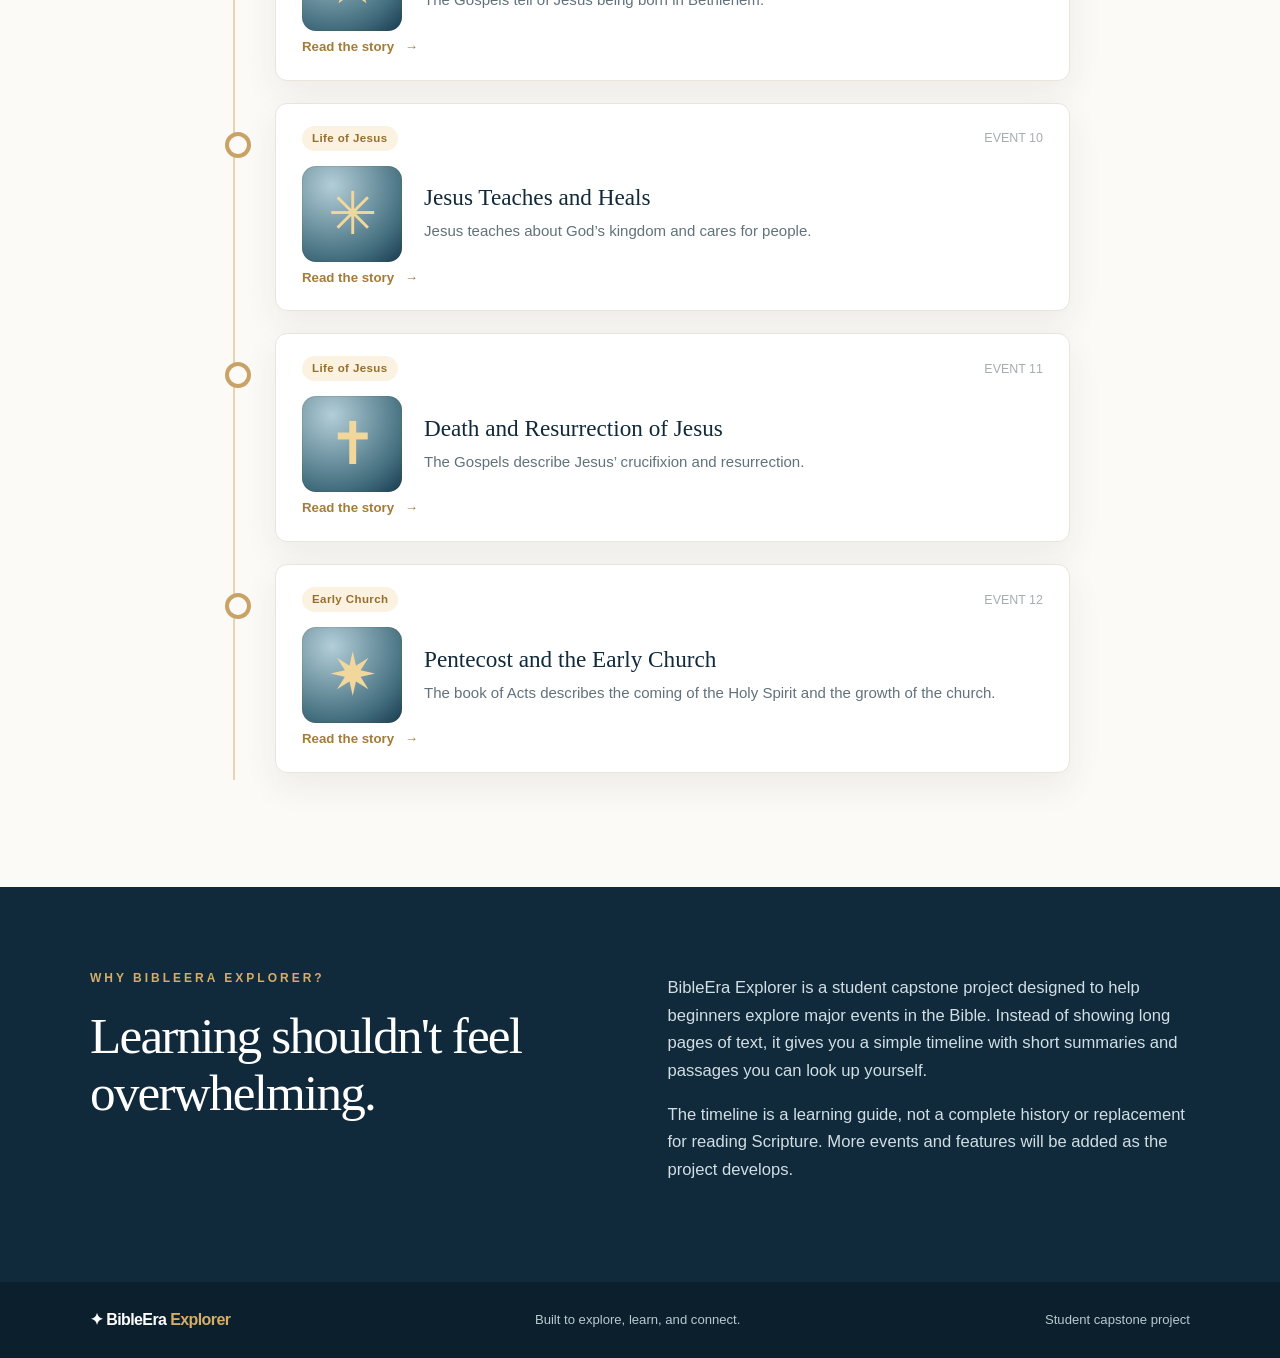
==== commit 42fc7811: "Update index.html" ====
--- a/index.html
+++ b/index.html
@@ -18,6 +18,7 @@
       <nav aria-label="Main navigation">
         <a href="#timeline">Timeline</a>
         <a href="#about">About</a>
+        <a href="bible.html">📖 Read Bible</a>
       </nav>
     </div>
   </header>
